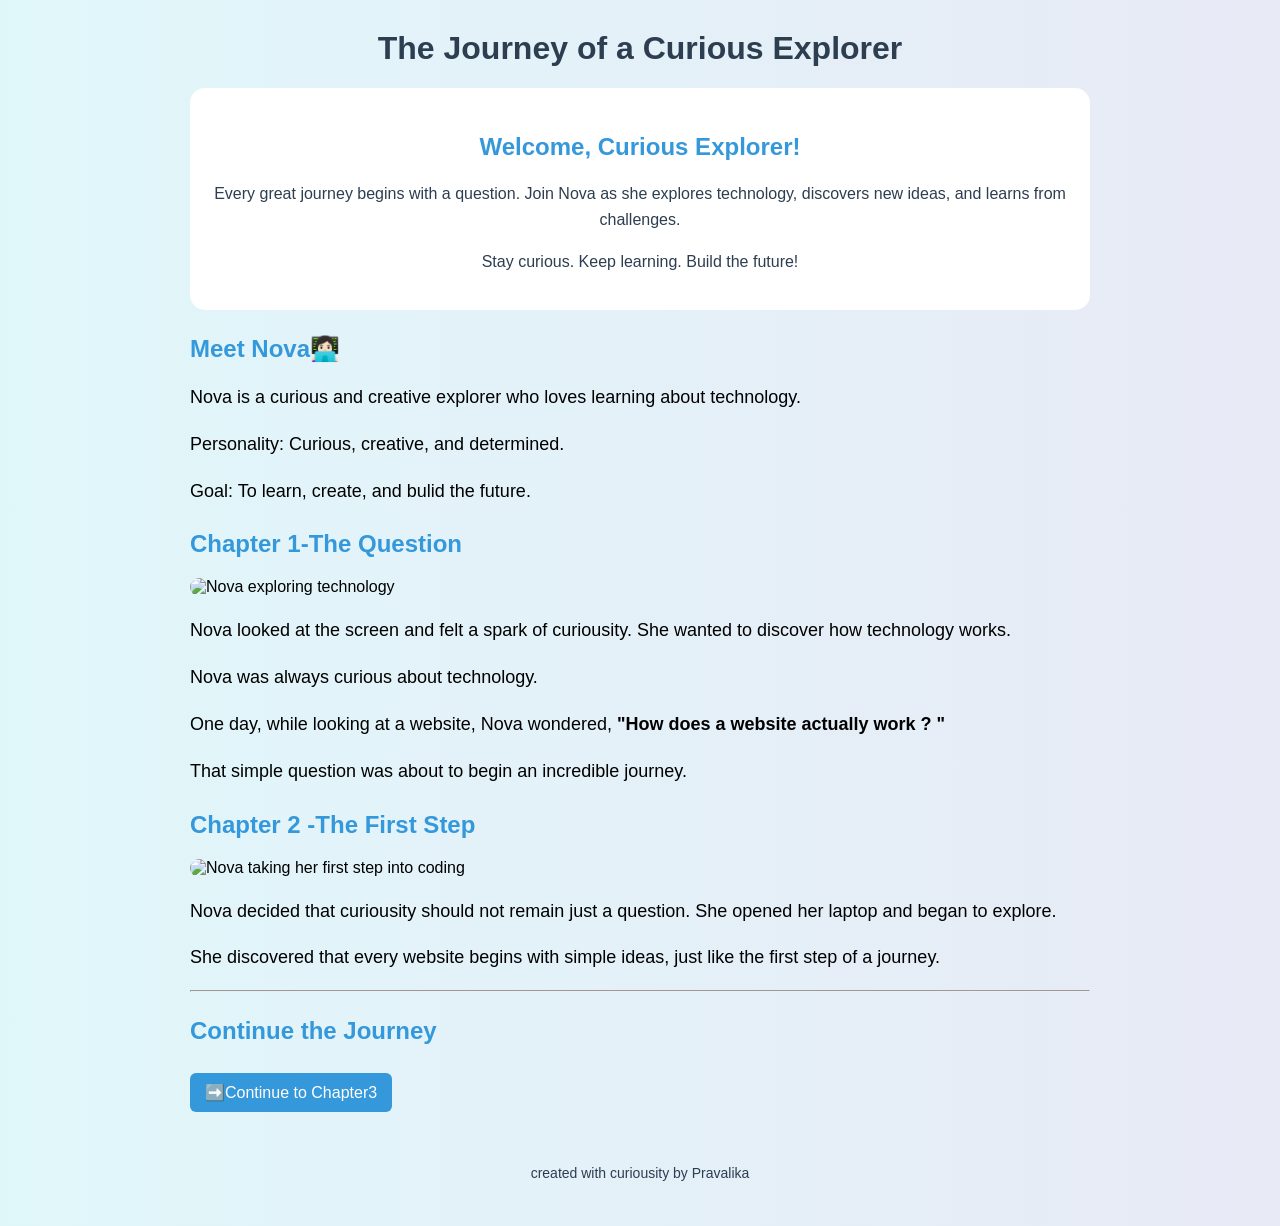
==== index.html @ b53ea5a0 "Add files via upload" ====
<!DOCTYPE html>
<html>

<head>
    <title>The Journey of a Curious Explorer</title>
    <link rel="stylesheet"
    href="style.css">

</head>

<body>


<h1>The Journey of a Curious Explorer</h1>

<section class="welcome">
    <h2>Welcome, Curious Explorer!</h2>

<p>
    Every great journey begins with a question.
    Join Nova as she explores technology, discovers new ideas, 
    and learns from challenges.
</p>

<p>
    Stay curious. Keep learning. Build the future!
</p>

</section>

<section class="nova">
    <h2>Meet Nova👩🏻‍💻</h2>

    <p>
        Nova is a curious and creative explorer 
        who loves learning about technology.
    </p>

    <p>
        Personality: Curious, creative, and determined.
    </p>

    <p>
            Goal: To learn, create, and bulid the future.
    </p>
</section>

<h2>Chapter 1-The Question </h2>

<img src="images/NOVA.jpg" alt="Nova exploring technology">

<P>
    Nova looked at the screen and felt a spark of curiousity.
    She wanted to discover how technology works.

</P>

<P>
    Nova was always curious about technology.
</P>

<P>
    One day, while looking at a website,
    Nova wondered,
    <strong> "How does a website  actually work ? "</strong>
</P>

<P>
    That simple question was about to begin an incredible journey.
</P>



<h2>Chapter 2 -The First Step</h2>

<img src="images/step.jpg" alt="Nova taking her first step into coding">

<P>
Nova decided that curiousity should not remain just a question.
She opened her laptop and began to explore.
</P>

<P>
    She discovered that every website begins with simple ideas,
    just like the first step of a journey.
</P>

<hr>

<h2>Continue the Journey</h2>
<nav>
<a href="chapter3.html"> ➡️Continue to Chapter3</a>
</nav>

<footer>
    created with curiousity by Pravalika
</footer>

</body>
</html>
---- style.css ----
body {
    background-color: #f0f8ff;
    font-family: Arial,sans-serif;
    margin: 30PX;
}

h1{
    color: #2c3e50;
    text-align: center;

}

h2 {
    color: #3498db;
}

p {
    font-size: 18px;
    line-height: 1.6;
}

img {
    display: block;
    margin: 20px auto;
    border-radius: 10px;
}

body {
    max-width: 900px;
    margin: 30px auto;
    border-radius: 20px;
    background: linear-gradient(to right, #e0f7fa, #e8eaf6);
    font-family: Arial, sans-serif ;
}

.chapter {
    background-color: white;
    padding: 12px;
    border-radius: 8px;

}

a {
    display: inline-block;
    background-color: #3498db;
    color: white;
    padding: 10px 15px;
    margin: 8px 0;
    border-radius: 6px;
    text-decoration: none;

}


a:hover {
    background-color: #217dbb;
}

h1 {
    color: #2c3e50;
    text-align: center;
    font-size: 32px;
}

h2 {
    color: #3498db;
    font-size: 24px;
    margin-top: 25px;
}

footer {
    text-align: center;
    margin-top: 30px;
    padding: 15px;
    color: #2c3e50;
    font-size: 14px;
}

.welcome {
    background-color: white;
    padding: 20px;
    margin: 20px 0;
    border-radius: 15px;
    text-align: center;
}

.welcome h2 {
    color: #3498db;
}

.welcome p {
    color: #2c3e50;
    font-size: 16px;
    line-height: 1.6;
}

@media (max-width:600px) {
    body{
        margin: 10px;
        padding: 10px;
    }

h1 {
    font-size: 24px;
}

h2 {
    font-size: 20px;
}

img {
    max-width: 100%;
    height: auto;

}

nav a {
    display: block;
    margin: 10px 0;
}

}
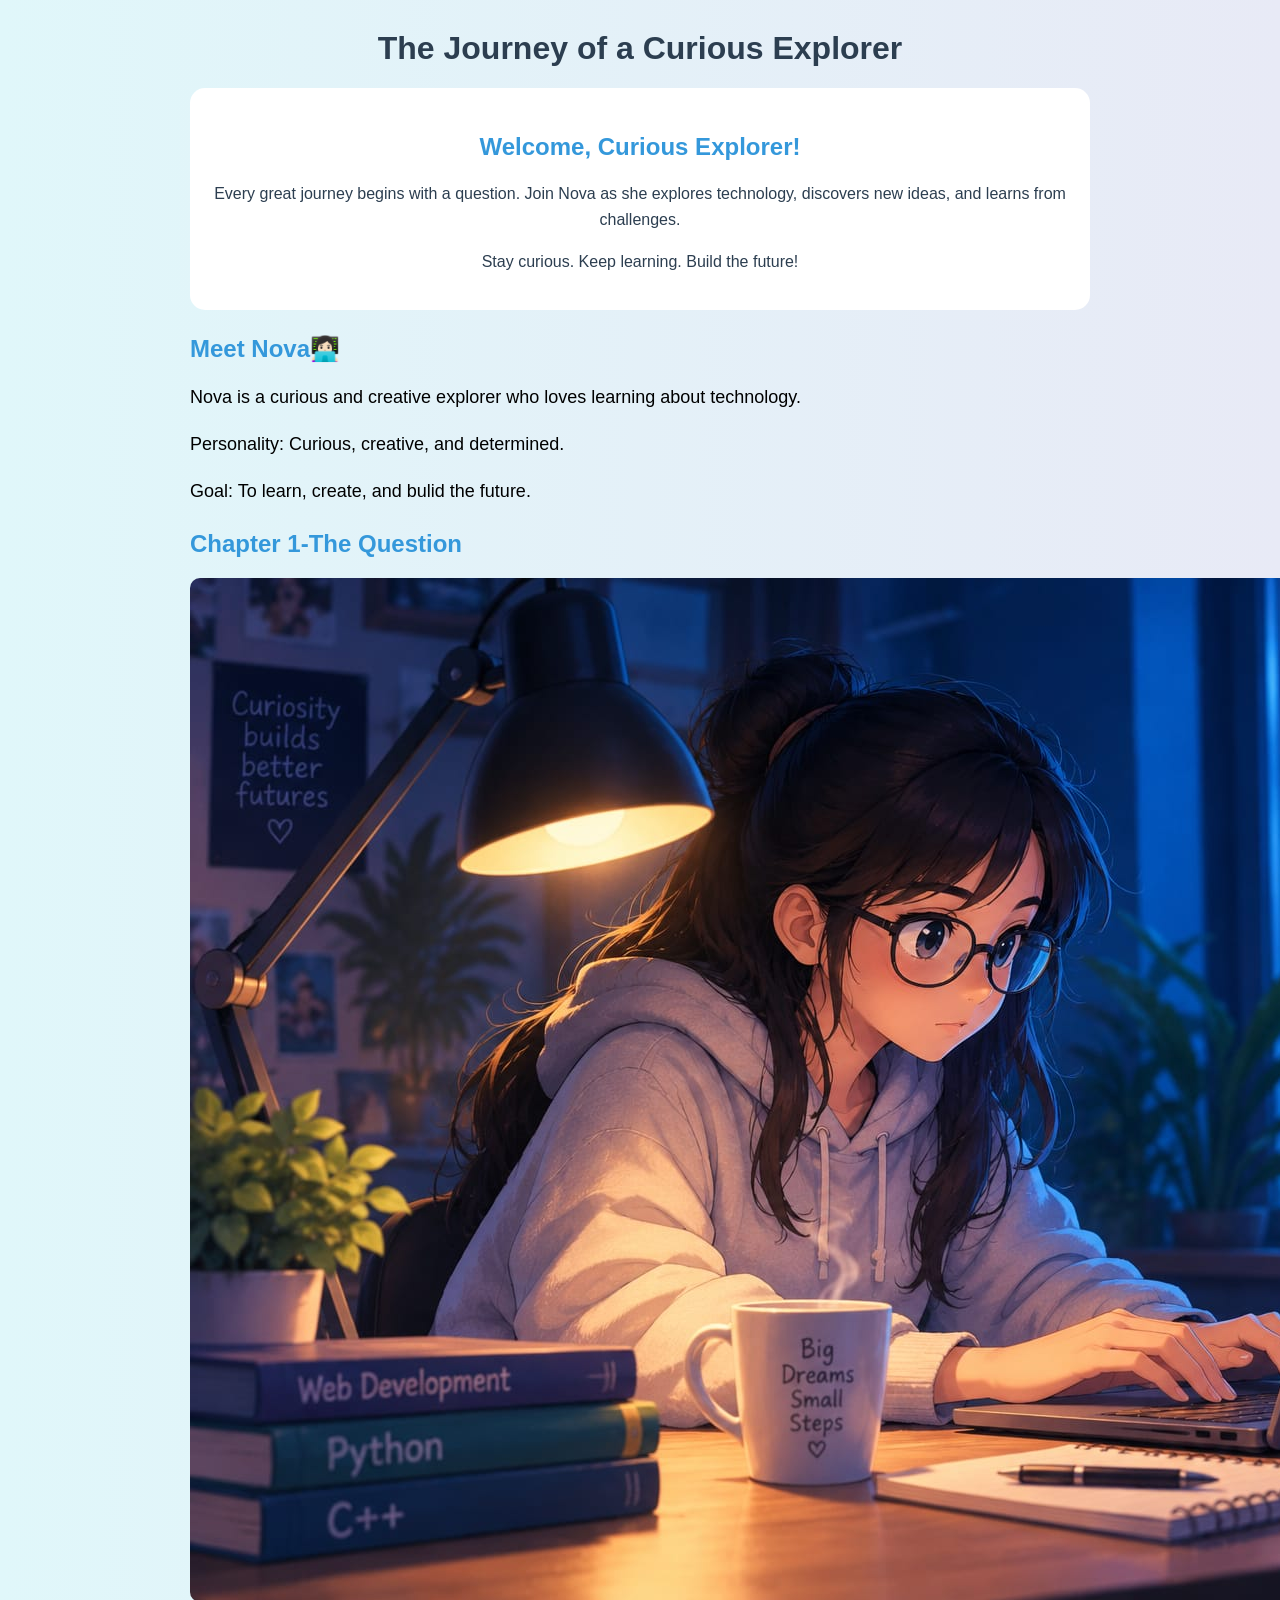
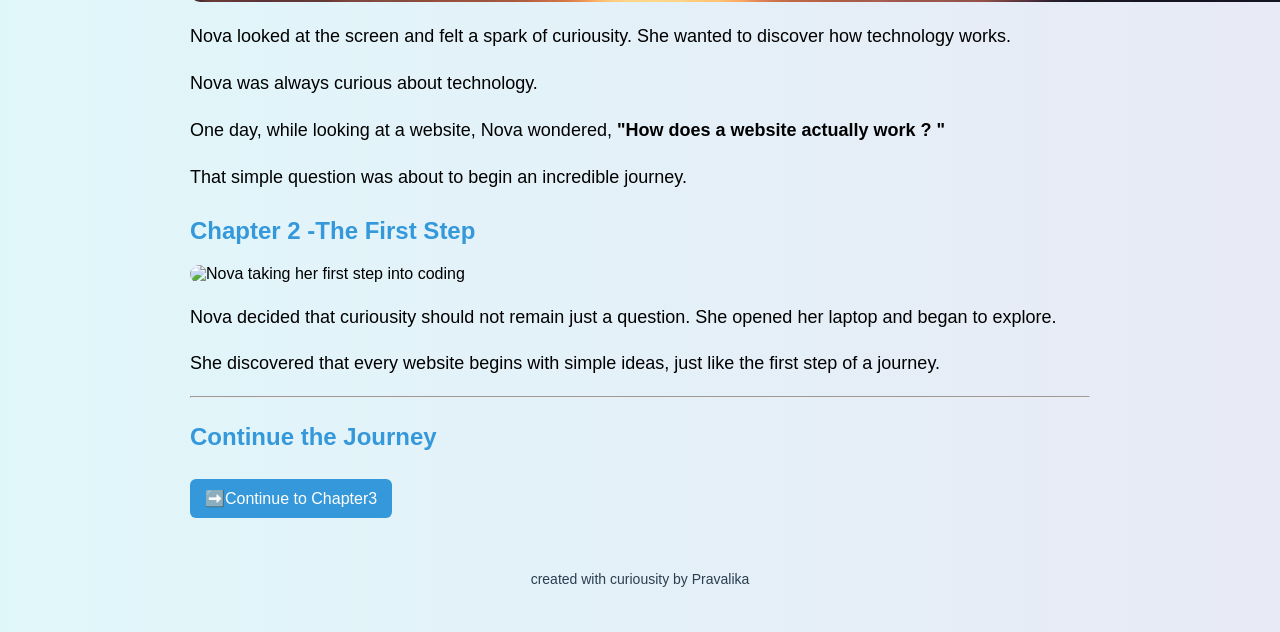
==== commit 02e17cf7: "Fix image source path in index.html" ====
--- a/index.html
+++ b/index.html
@@ -47,7 +47,7 @@
 
 <h2>Chapter 1-The Question </h2>
 
-<img src="images/NOVA.jpg" alt="Nova exploring technology">
+<img src="NOVA.jpg" alt="Nova exploring technology">
 
 <P>
     Nova looked at the screen and felt a spark of curiousity.
@@ -97,4 +97,4 @@
 </footer>
 
 </body>
-</html>+</html>
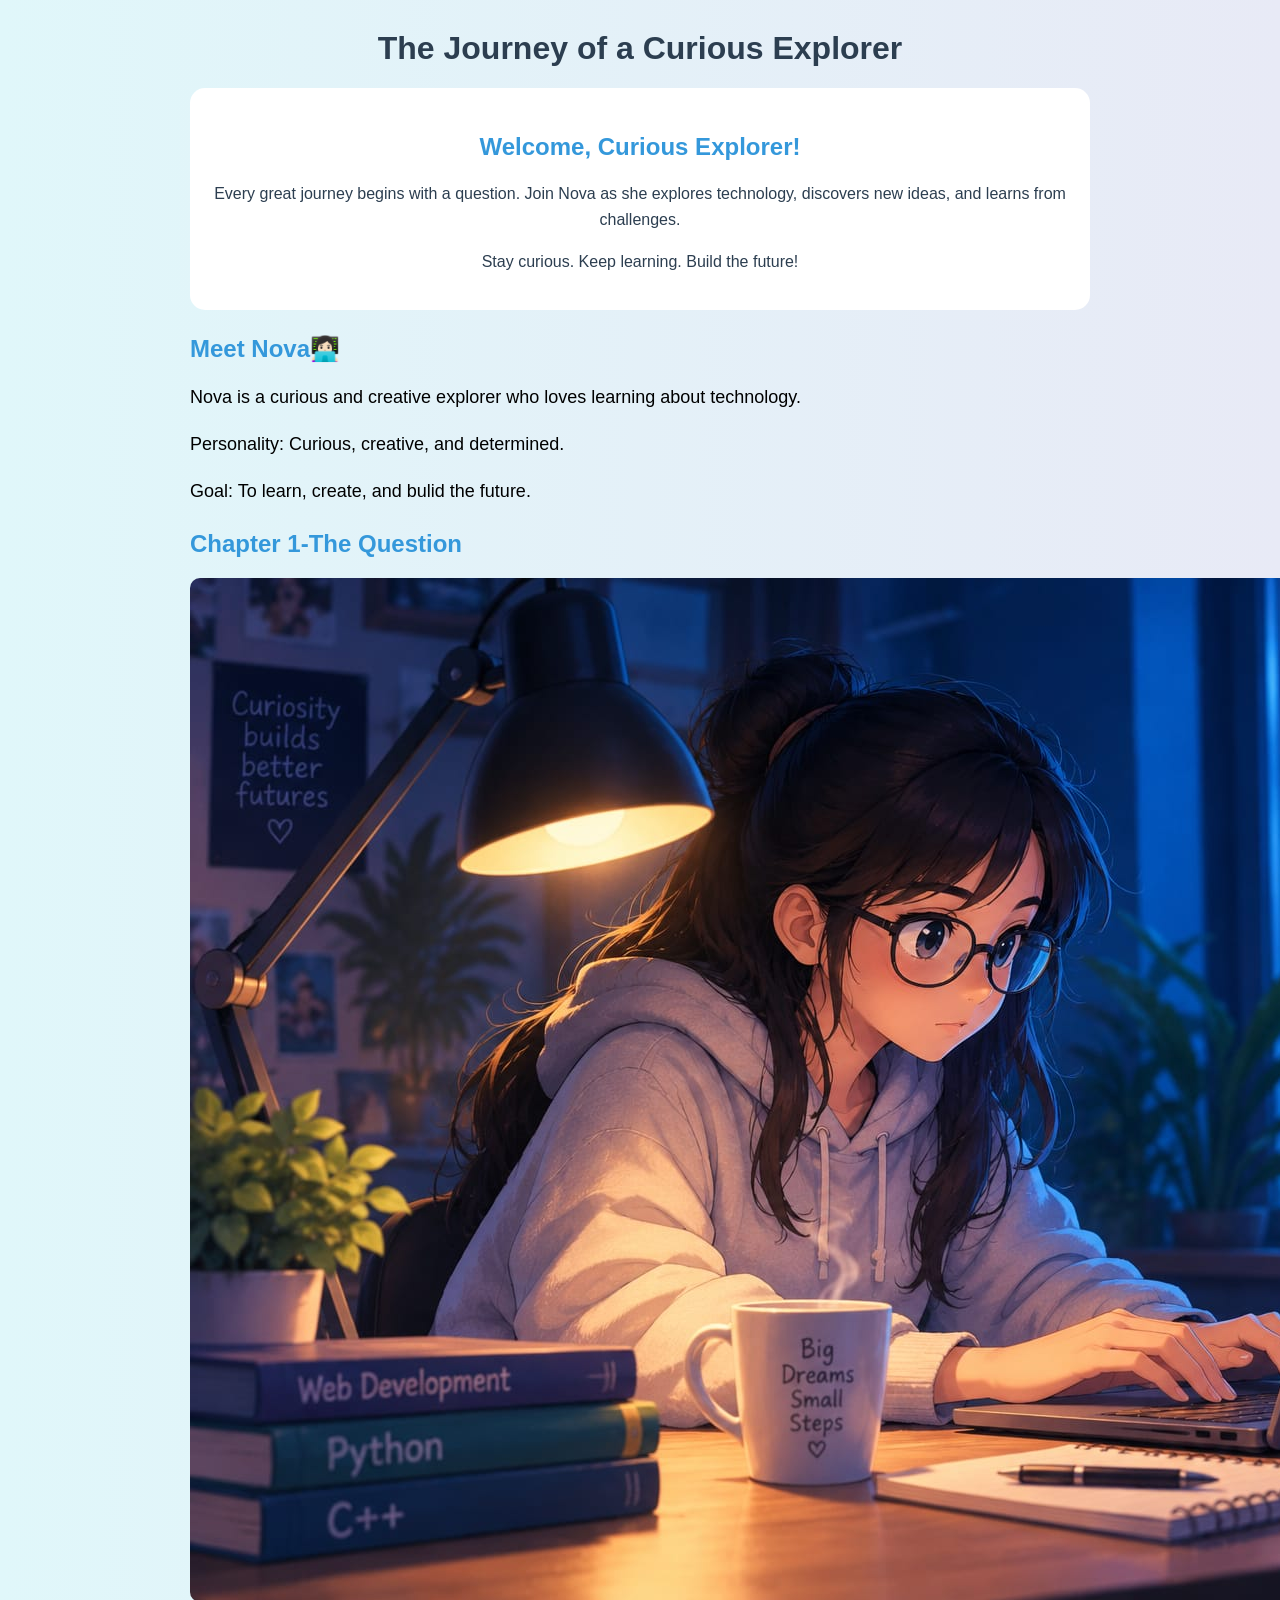
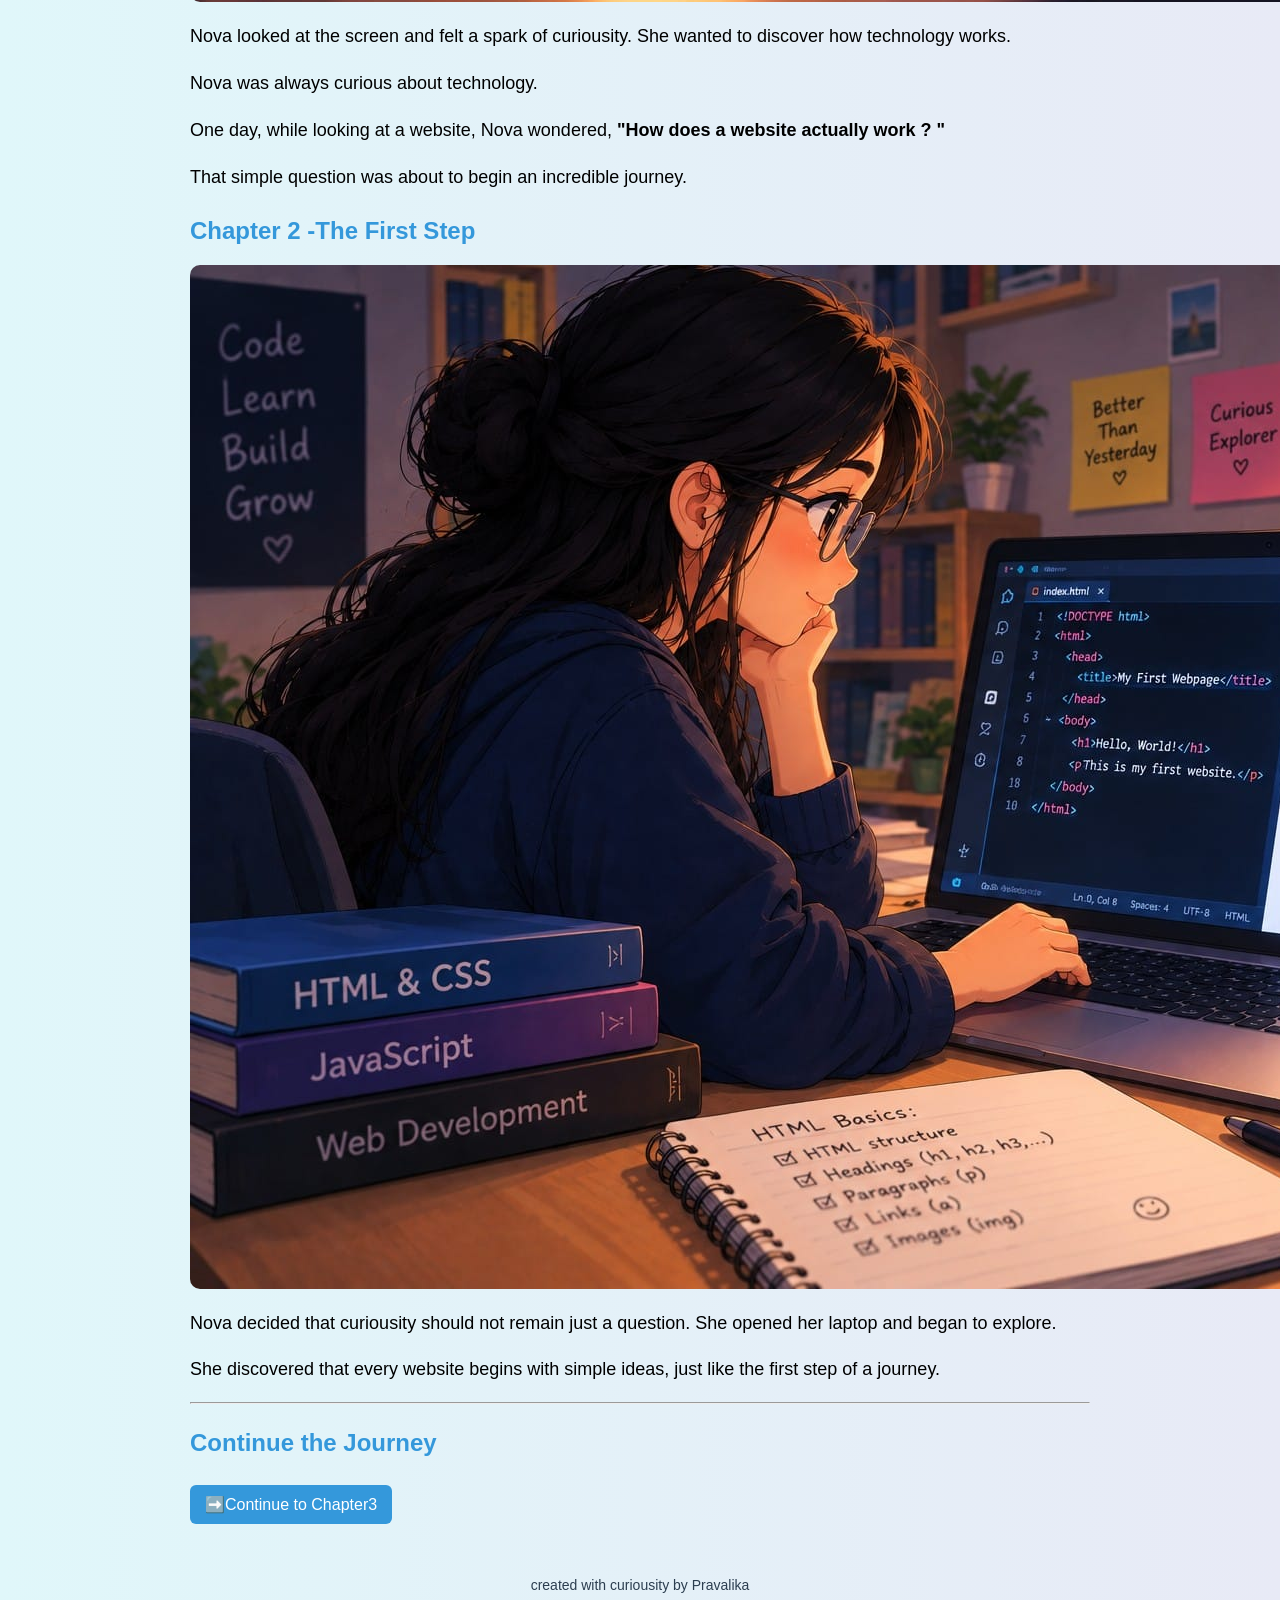
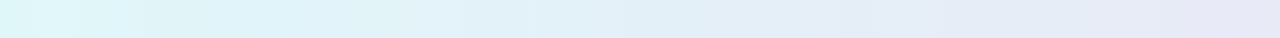
==== commit 78f9cc91: "Fix image source path in Chapter 2" ====
--- a/index.html
+++ b/index.html
@@ -73,7 +73,7 @@
 
 <h2>Chapter 2 -The First Step</h2>
 
-<img src="images/step.jpg" alt="Nova taking her first step into coding">
+<img src="step.jpg" alt="Nova taking her first step into coding">
 
 <P>
 Nova decided that curiousity should not remain just a question.
